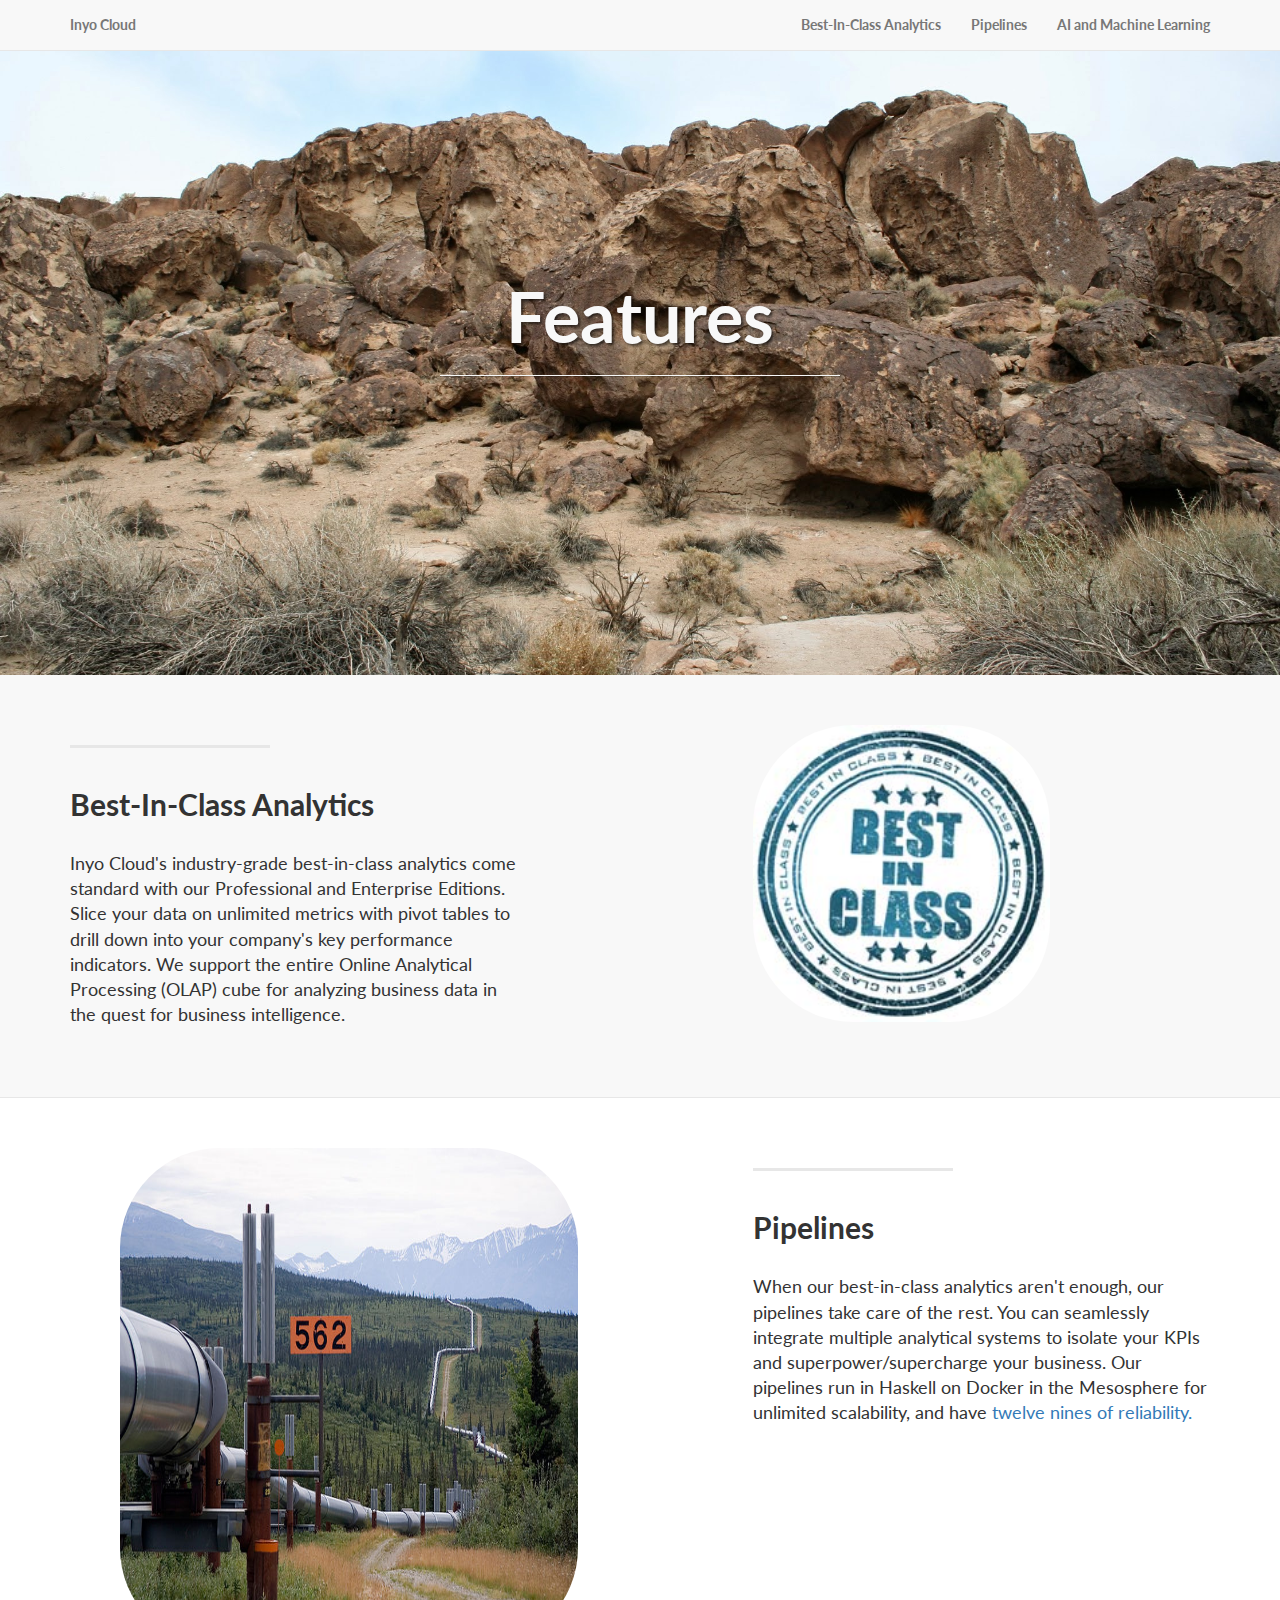
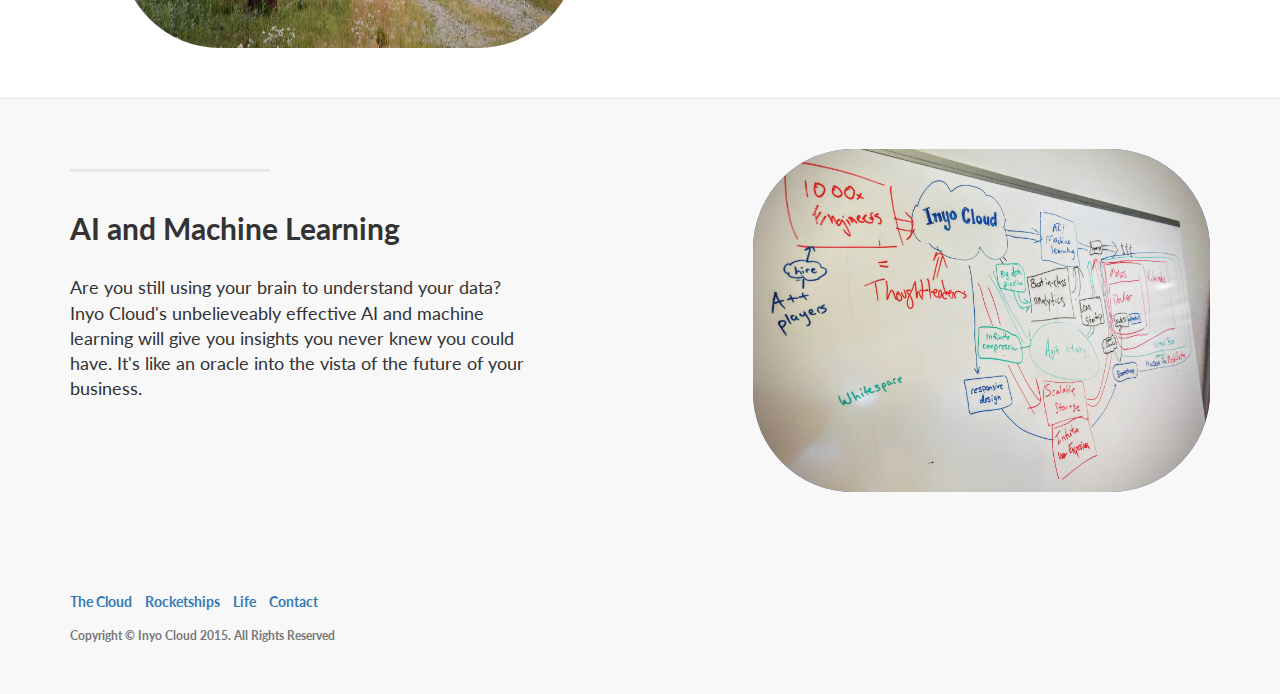
==== features.html @ ec3b7d16 "Adding features" ====
<!DOCTYPE html>
<html lang="en">

<head>

    <meta charset="utf-8">
    <meta http-equiv="X-UA-Compatible" content="IE=edge">
    <meta name="viewport" content="width=device-width, initial-scale=1">
    <meta name="description" content="">
    <meta name="author" content="">

    <title>Inyo Cloud</title>

    <!-- Bootstrap Core CSS -->
    <link href="css/bootstrap.min.css" rel="stylesheet">

    <!-- Custom CSS -->
    <link href="css/landing-page.css" rel="stylesheet">

    <!-- Custom Fonts -->
    <link href="font-awesome/css/font-awesome.min.css" rel="stylesheet" type="text/css">
    <link href="http://fonts.googleapis.com/css?family=Lato:300,400,700,300italic,400italic,700italic" rel="stylesheet" type="text/css">

    <!-- HTML5 Shim and Respond.js IE8 support of HTML5 elements and media queries -->
    <!-- WARNING: Respond.js doesn't work if you view the page via file:// -->
    <!--[if lt IE 9]>
        <script src="https://oss.maxcdn.com/libs/html5shiv/3.7.0/html5shiv.js"></script>
        <script src="https://oss.maxcdn.com/libs/respond.js/1.4.2/respond.min.js"></script>
    <![endif]-->

    <!-- Favicons -->
    <link rel="apple-touch-icon" sizes="57x57" href="/img/icons/apple-icon-57x57.png">
    <link rel="apple-touch-icon" sizes="60x60" href="/img/icons/apple-icon-60x60.png">
    <link rel="apple-touch-icon" sizes="72x72" href="/img/icons/apple-icon-72x72.png">
    <link rel="apple-touch-icon" sizes="76x76" href="/img/icons/apple-icon-76x76.png">
    <link rel="apple-touch-icon" sizes="114x114" href="/img/icons/apple-icon-114x114.png">
    <link rel="apple-touch-icon" sizes="120x120" href="/img/icons/apple-icon-120x120.png">
    <link rel="apple-touch-icon" sizes="144x144" href="/img/icons/apple-icon-144x144.png">
    <link rel="apple-touch-icon" sizes="152x152" href="/img/icons/apple-icon-152x152.png">
    <link rel="apple-touch-icon" sizes="180x180" href="/img/icons/apple-icon-180x180.png">
    <link rel="icon" type="image/png" sizes="192x192"  href="/img/icons/android-icon-192x192.png">
    <link rel="icon" type="image/png" sizes="32x32" href="/img/icons/favicon-32x32.png">
    <link rel="icon" type="image/png" sizes="96x96" href="/img/icons/favicon-96x96.png">
    <link rel="icon" type="image/png" sizes="16x16" href="/img/icons/favicon-16x16.png">
    <link rel="manifest" href="/img/icons/manifest.json">
    <meta name="msapplication-TileColor" content="#ffffff">
    <meta name="msapplication-TileImage" content="/img/icons/ms-icon-144x144.png">
    <meta name="theme-color" content="#ffffff">
</head>

<body>

    <!-- Navigation -->
    <nav class="navbar navbar-default navbar-fixed-top topnav" role="navigation">
        <div class="container topnav">
            <!-- Brand and toggle get grouped for better mobile display -->
            <div class="navbar-header">
                <button type="button" class="navbar-toggle" data-toggle="collapse" data-target="#bs-example-navbar-collapse-1">
                    <span class="sr-only">Toggle navigation</span>
                    <span class="icon-bar"></span>
                    <span class="icon-bar"></span>
                    <span class="icon-bar"></span>
                </button>
                <a class="navbar-brand topnav" href="index.html">Inyo Cloud</a>
            </div>
            <div class="collapse navbar-collapse" id="bs-example-navbar-collapse-1">
                <ul class="nav navbar-nav navbar-right">
                    <li>
                        <a href="#analytics">Best-In-Class Analytics</a>
                    </li>
                    <li>
                        <a href="#pipelines">Pipelines</a>
                    </li>
                    <li>
                        <a href="#ai">AI and Machine Learning</a>
                    </li>
                </ul>
            </div>
            <!-- /.navbar-collapse -->
        </div>
        <!-- /.container -->
    </nav>
   
    <div class="intro-header-2">
        <div class="container">

            <div class="row">
                <div class="col-lg-12">
                    <div class="intro-message">
                        <h1>Features</h1>
                   
                        <hr class="intro-divider">
                
                    </div>
                </div>
            </div>
          </div>
        </div>

    <!-- Header -->
    <a name="Features"></a>

    <a  name="analytics"></a>
    <div class="content-section-a">

        <div class="container">
            <div class="row">
                <div class="col-lg-5 col-sm-6">
                    <hr class="section-heading-spacer">
                    <div class="clearfix"></div>
                    <h2 class="section-heading">Best-In-Class Analytics</h2>
                    <p class="lead">
                        Inyo Cloud's industry-grade best-in-class analytics come standard with our Professional and Enterprise Editions. Slice your data on unlimited metrics with pivot tables to drill down into your company's key performance indicators. We support the entire Online Analytical Processing (OLAP) cube for analyzing business data in the quest for business intelligence.
                    </p>
                </div>
                <div class="col-lg-5 col-lg-offset-2 col-sm-6">
                    <img class="img-responsive inyologo" src="img/best-in-class.jpg" alt="">
                </div>
            </div>

        </div>
        <!-- /.container -->

    </div>
    <!-- /.content-section-a -->

    <a  name="pipelines"></a>
    <div class="content-section-b">

        <div class="container">

            <div class="row">
                <div class="col-lg-5 col-lg-offset-1 col-sm-push-6  col-sm-6">
                    <hr class="section-heading-spacer">
                    <div class="clearfix"></div>
                    <h2 class="section-heading">Pipelines</h2>
                    <p class="lead">When our best-in-class analytics aren't enough, our pipelines take care of the rest. You can seamlessly integrate multiple analytical systems to isolate your KPIs and superpower/supercharge your business. Our pipelines run in Haskell on Docker in the Mesosphere for unlimited scalability, and have <a><span title="9.999999999% uptime">twelve nines of reliability.</span></a>
                    </p>
                </div>
                <div class="col-lg-5 col-sm-pull-6  col-sm-6">
                    <img class="img-responsive rocket" src="img/pipeline.jpg" alt="">
                </div>
            </div>

        </div>
        <!-- /.container -->

    </div>
    <!-- /.content-section-b -->

    <a  name="ai"></a>
    <div class="content-section-a">

        <div class="container">

            <div class="row">
                <div class="col-lg-5 col-sm-6">
                    <hr class="section-heading-spacer">
                    <div class="clearfix"></div>
                    <h2 class="section-heading">AI and Machine Learning</h2>
                    <p class="lead">
                        Are you still using your brain to understand your data? Inyo Cloud's unbelieveably effective AI and machine learning will give you insights you never knew you could have. It's like an oracle into the vista of the future of your business.                  
                    </p>
                </div>
                <div class="col-lg-5 col-lg-offset-2 col-sm-6">
                    <img class="img-responsive inyologo" style="width: 100%;" src="img/whiteboard.jpg" alt="">
                </div>
            </div>

        </div>
        <!-- /.container -->

    </div>

    <!-- /.content-section-a -->
    <a  name="contact"></a>

    <!-- Footer -->
    <footer>
        <div class="container">
            <div class="row">
                <div class="col-lg-12">
                    <ul class="list-inline">
                        <li>
                            <a href="#cloud">The Cloud</a>
                        </li>
                        <li>
                            <a href="#rocketships">Rocketships</a>
                        </li>
                        <li>
                            <a href="#life">Life</a>
                        </li>
                        <li>
                            <a href="https://twitter.com/inyocloud">Contact</a>
                        </li>
                    </ul>
                    <p class="copyright text-muted small">Copyright &copy; Inyo Cloud 2015. All Rights Reserved</p>
                </div>
            </div>
        </div>
    </footer>

    <!-- jQuery -->
    <script src="js/jquery.js"></script>

    <!-- Bootstrap Core JavaScript -->
    <script src="js/bootstrap.min.js"></script>
    <script>
      (function(i,s,o,g,r,a,m){i['GoogleAnalyticsObject']=r;i[r]=i[r]||function(){
      (i[r].q=i[r].q||[]).push(arguments)},i[r].l=1*new Date();a=s.createElement(o),
      m=s.getElementsByTagName(o)[0];a.async=1;a.src=g;m.parentNode.insertBefore(a,m)
      })(window,document,'script','//www.google-analytics.com/analytics.js','ga');

      ga('create', 'UA-61563389-1', 'auto');
      ga('send', 'pageview');
    </script>

</body>

</html>
---- css/landing-page.css ----
/*!
 * Start Bootstrap - Landing Page Bootstrap Theme (http://startbootstrap.com)
 * Code licensed under the Apache License v2.0.
 * For details, see http://www.apache.org/licenses/LICENSE-2.0.
 */

body,
html {
    width: 100%;
    height: 100%;
}

body,
h1,
h2,
h3,
h4,
h5,
h6 {
    font-family: "Lato","Helvetica Neue",Helvetica,Arial,sans-serif;
    font-weight: 700;
}

.topnav {
    font-size: 14px; 
}

.lead {
    font-size: 18px;
    font-weight: 400;
}

.intro-header {
    padding-top: 50px; /* If you're making other pages, make sure there is 50px of padding to make sure the navbar doesn't overlap content! */
    padding-bottom: 50px;
    text-align: center;
    color: #f8f8f8;
    background: url(../img/intro-bg.jpg) no-repeat center center;
    background-size: cover;
}

.intro-header-2 {
    padding-top: 50px; /* If you're making other pages, make sure there is 50px of padding to make sure the navbar doesn't overlap content! */
    padding-bottom: 50px;
    text-align: center;
    color: #f8f8f8;
    background: url(../img/rocks.jpg) no-repeat center center;
    background-size: cover;
}

.intro-message {
    position: relative;
    padding-top: 20%;
    padding-bottom: 20%;
}

.intro-message > h1 {
    margin: 0;
    text-shadow: 2px 2px 3px rgba(0,0,0,0.6);
    font-size: 5em;
}

.intro-divider {
    width: 400px;
    border-top: 1px solid #f8f8f8;
    border-bottom: 1px solid rgba(0,0,0,0.2);
}

.intro-message > h3 {
    text-shadow: 2px 2px 3px rgba(0,0,0,0.6);
}

@media(max-width:767px) {
    .intro-message {
        padding-bottom: 15%;
    }

    .intro-message > h1 {
        font-size: 3em;
    }

    ul.intro-social-buttons > li {
        display: block;
        margin-bottom: 20px;
        padding: 0;
    }

    ul.intro-social-buttons > li:last-child {
        margin-bottom: 0;
    }

    .intro-divider {
        width: 100%;
    }
}

.network-name {
    text-transform: uppercase;
    font-size: 14px;
    font-weight: 400;
    letter-spacing: 2px;
}

.content-section-a {
    padding: 50px 0;
    background-color: #f8f8f8;
}

.content-section-b {
    padding: 50px 0;
    border-top: 1px solid #e7e7e7;
    border-bottom: 1px solid #e7e7e7;
}

.section-heading {
    margin-bottom: 30px;
}

.section-heading-spacer {
    float: left;
    width: 200px;
    border-top: 3px solid #e7e7e7;
}

.banner {
    padding: 100px 0;
    color: #f8f8f8;
    background: url(../img/banner-bg.jpg) no-repeat center center;
    background-size: cover;
}

.banner h2 {
    margin: 0;
    text-shadow: 2px 2px 3px rgba(0,0,0,0.6);
    font-size: 3em;
}

.banner ul {
    margin-bottom: 0;
}

.banner-social-buttons {
    float: right;
    margin-top: 0;
}

@media(max-width:1199px) {
    ul.banner-social-buttons {
        float: left;
        margin-top: 15px;
    }
}

@media(max-width:767px) {
    .banner h2 {
        margin: 0;
        text-shadow: 2px 2px 3px rgba(0,0,0,0.6);
        font-size: 3em;
    }

    ul.banner-social-buttons > li {
        display: block;
        margin-bottom: 20px;
        padding: 0;
    }

    ul.banner-social-buttons > li:last-child {
        margin-bottom: 0;
    }
}

footer {
    padding: 50px 0;
    background-color: #f8f8f8;
}

p.copyright {
    margin: 15px 0 0;
}

.inyologo {
    background-color: #2368D3;
    border-radius: 100px;
    width:65%;
}

.rocket {
    height: 500px;
    border-radius: 100px;
    margin-left: 50px;
}
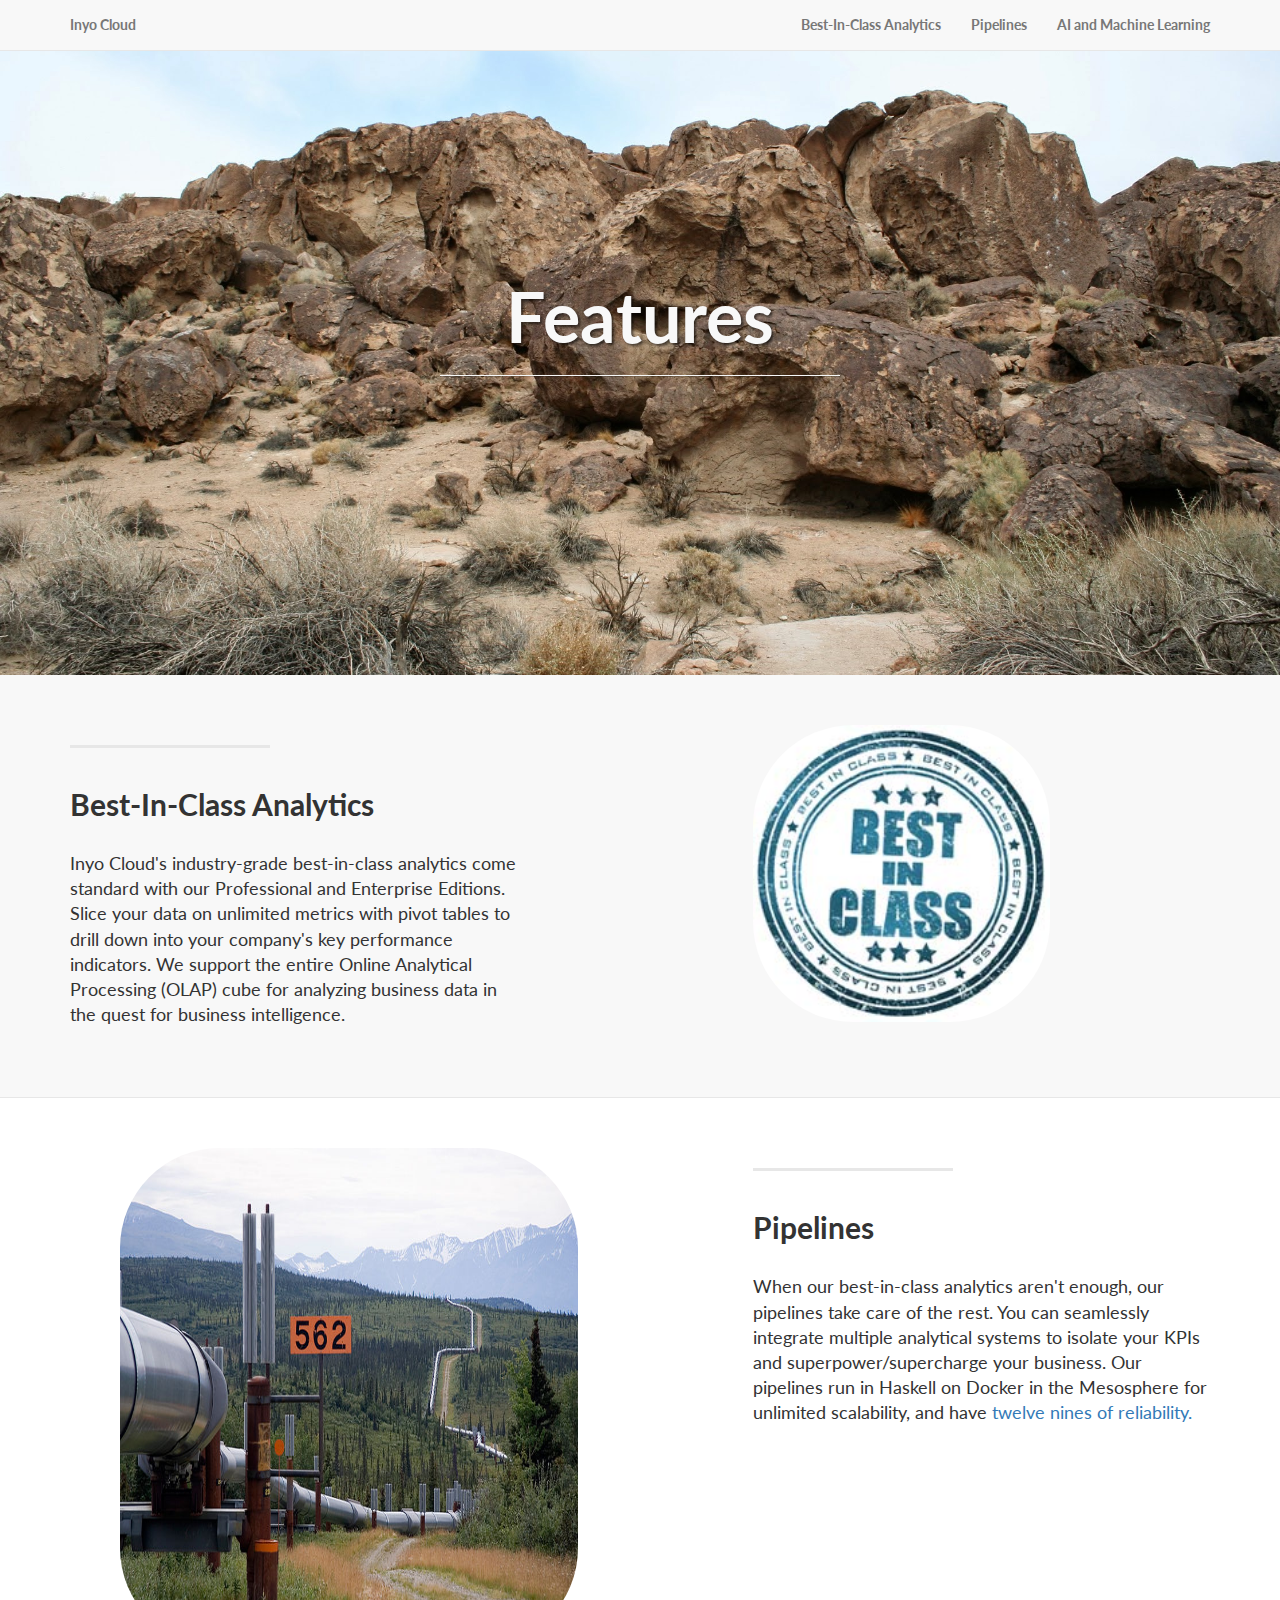
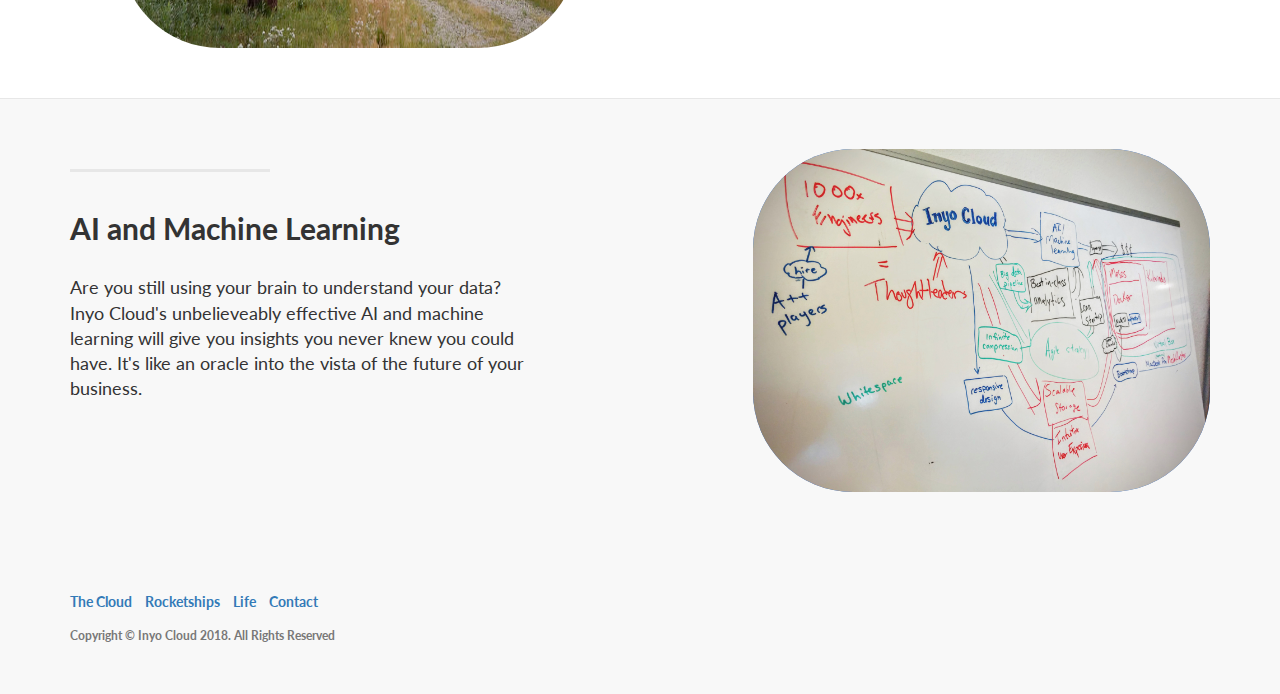
==== commit eafa4cc8: "Update another copyright" ====
--- a/features.html
+++ b/features.html
@@ -19,7 +19,7 @@
 
     <!-- Custom Fonts -->
     <link href="font-awesome/css/font-awesome.min.css" rel="stylesheet" type="text/css">
-    <link href="http://fonts.googleapis.com/css?family=Lato:300,400,700,300italic,400italic,700italic" rel="stylesheet" type="text/css">
+    <link href="https://fonts.googleapis.com/css?family=Lato:300,400,700,300italic,400italic,700italic" rel="stylesheet" type="text/css">
 
     <!-- HTML5 Shim and Respond.js IE8 support of HTML5 elements and media queries -->
     <!-- WARNING: Respond.js doesn't work if you view the page via file:// -->
@@ -194,7 +194,7 @@
                             <a href="https://twitter.com/inyocloud">Contact</a>
                         </li>
                     </ul>
-                    <p class="copyright text-muted small">Copyright &copy; Inyo Cloud 2015. All Rights Reserved</p>
+                    <p class="copyright text-muted small">Copyright &copy; Inyo Cloud 2018. All Rights Reserved</p>
                 </div>
             </div>
         </div>
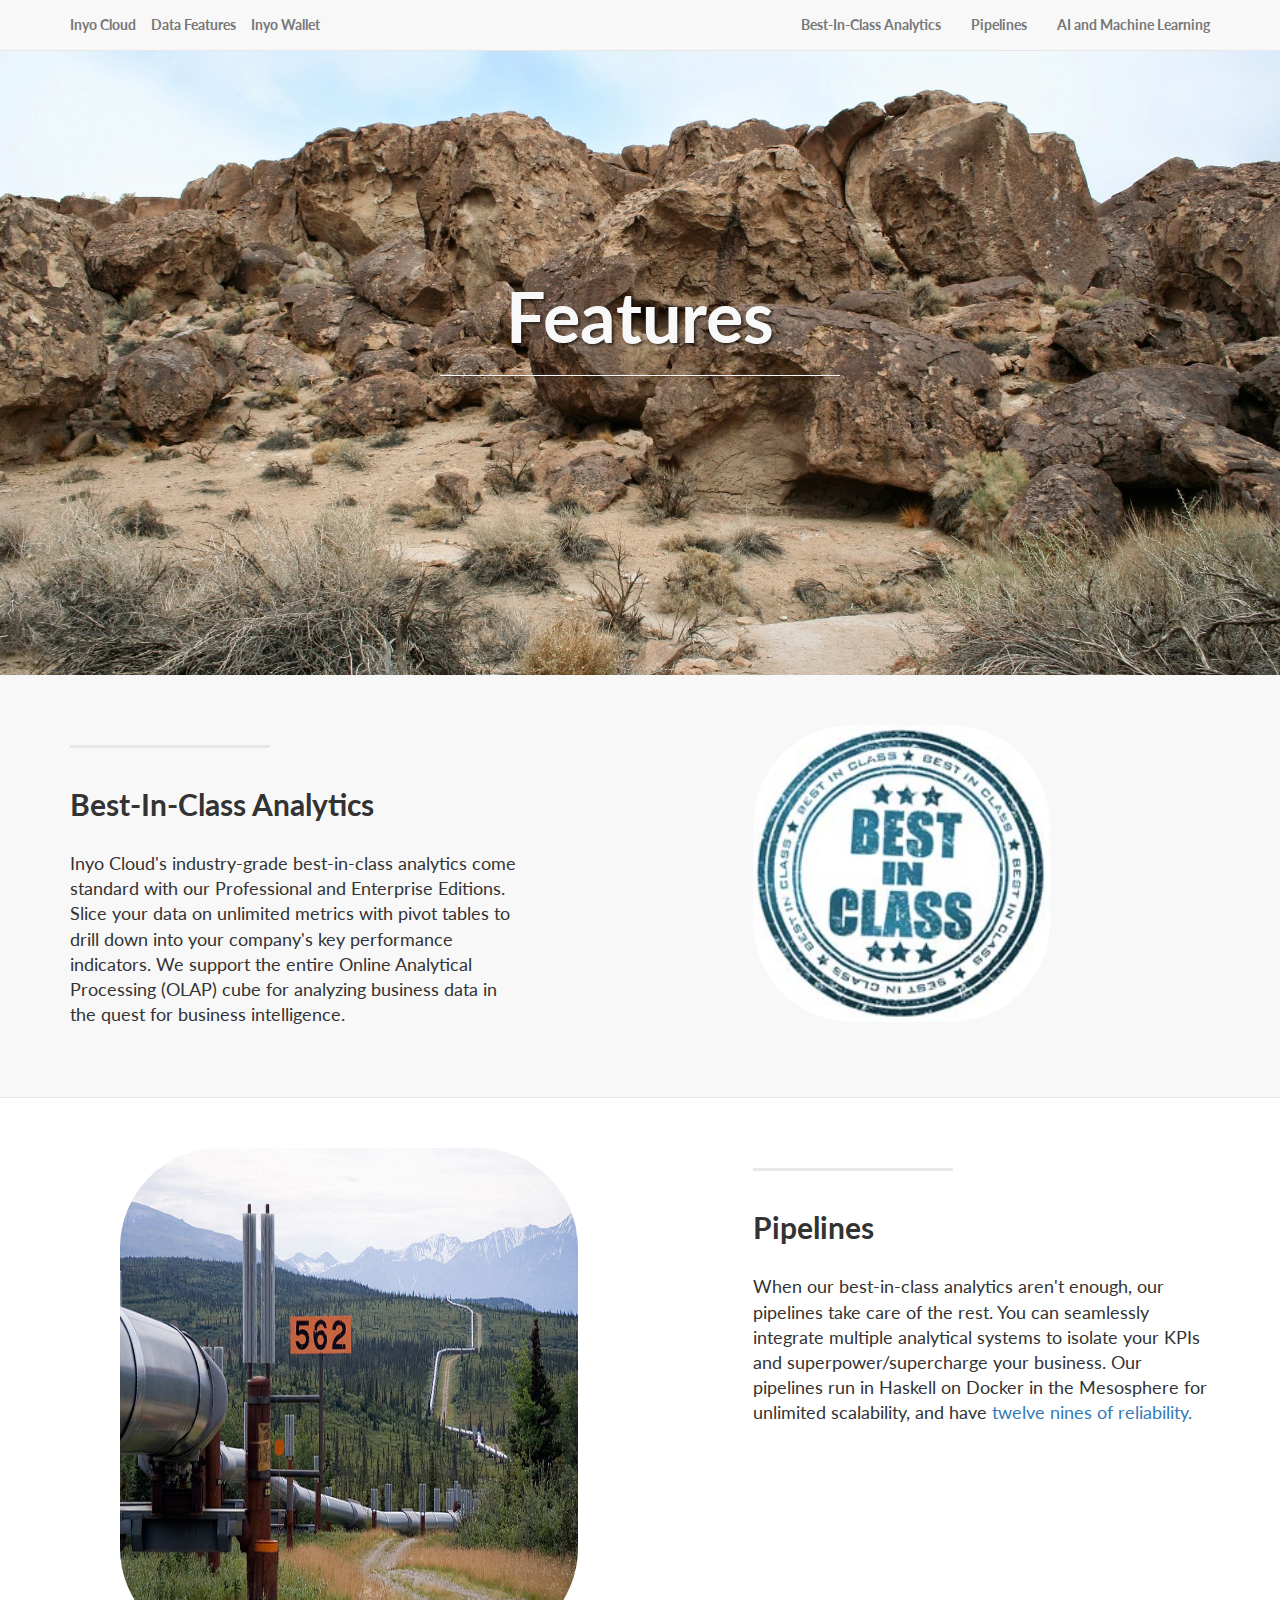
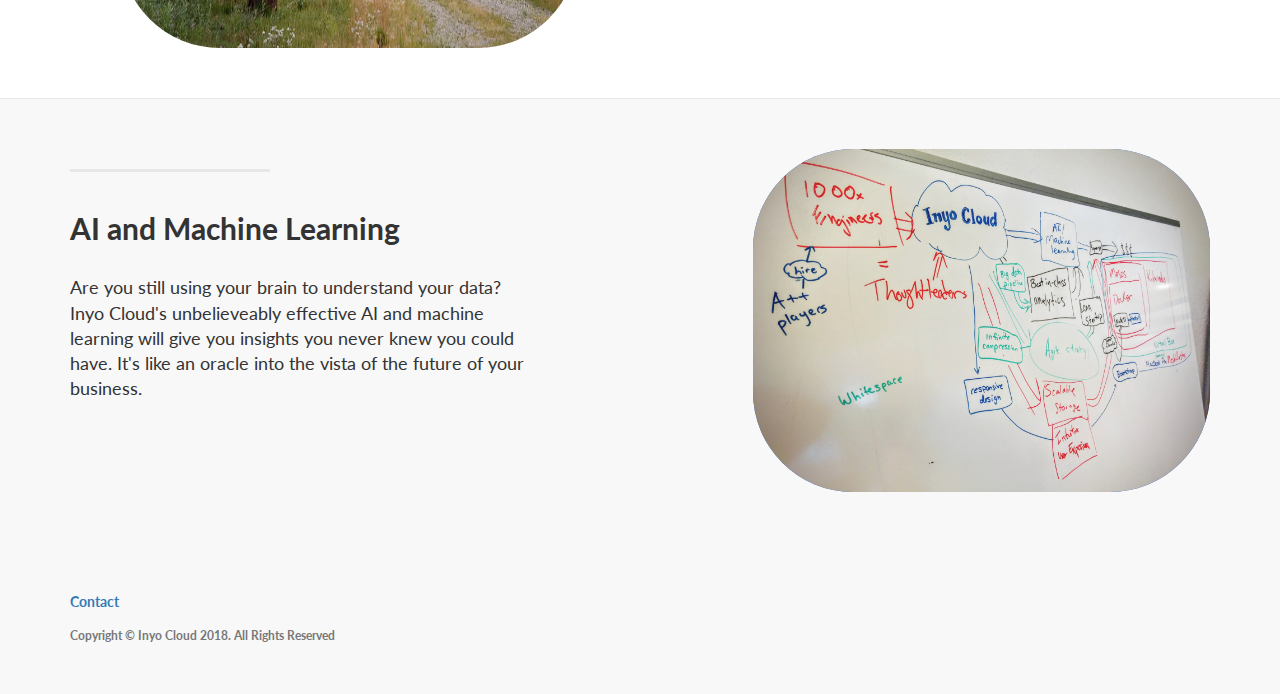
==== commit 7d36996c: "Inyo Wallet launch" ====
--- a/features.html
+++ b/features.html
@@ -62,6 +62,8 @@
                     <span class="icon-bar"></span>
                 </button>
                 <a class="navbar-brand topnav" href="index.html">Inyo Cloud</a>
+                <a class="navbar-brand topnav" href="#">Data Features</a>
+                <a class="navbar-brand topnav" href="wallet.html">Inyo Wallet</a>
             </div>
             <div class="collapse navbar-collapse" id="bs-example-navbar-collapse-1">
                 <ul class="nav navbar-nav navbar-right">
@@ -182,15 +184,6 @@
                 <div class="col-lg-12">
                     <ul class="list-inline">
                         <li>
-                            <a href="#cloud">The Cloud</a>
-                        </li>
-                        <li>
-                            <a href="#rocketships">Rocketships</a>
-                        </li>
-                        <li>
-                            <a href="#life">Life</a>
-                        </li>
-                        <li>
                             <a href="https://twitter.com/inyocloud">Contact</a>
                         </li>
                     </ul>
